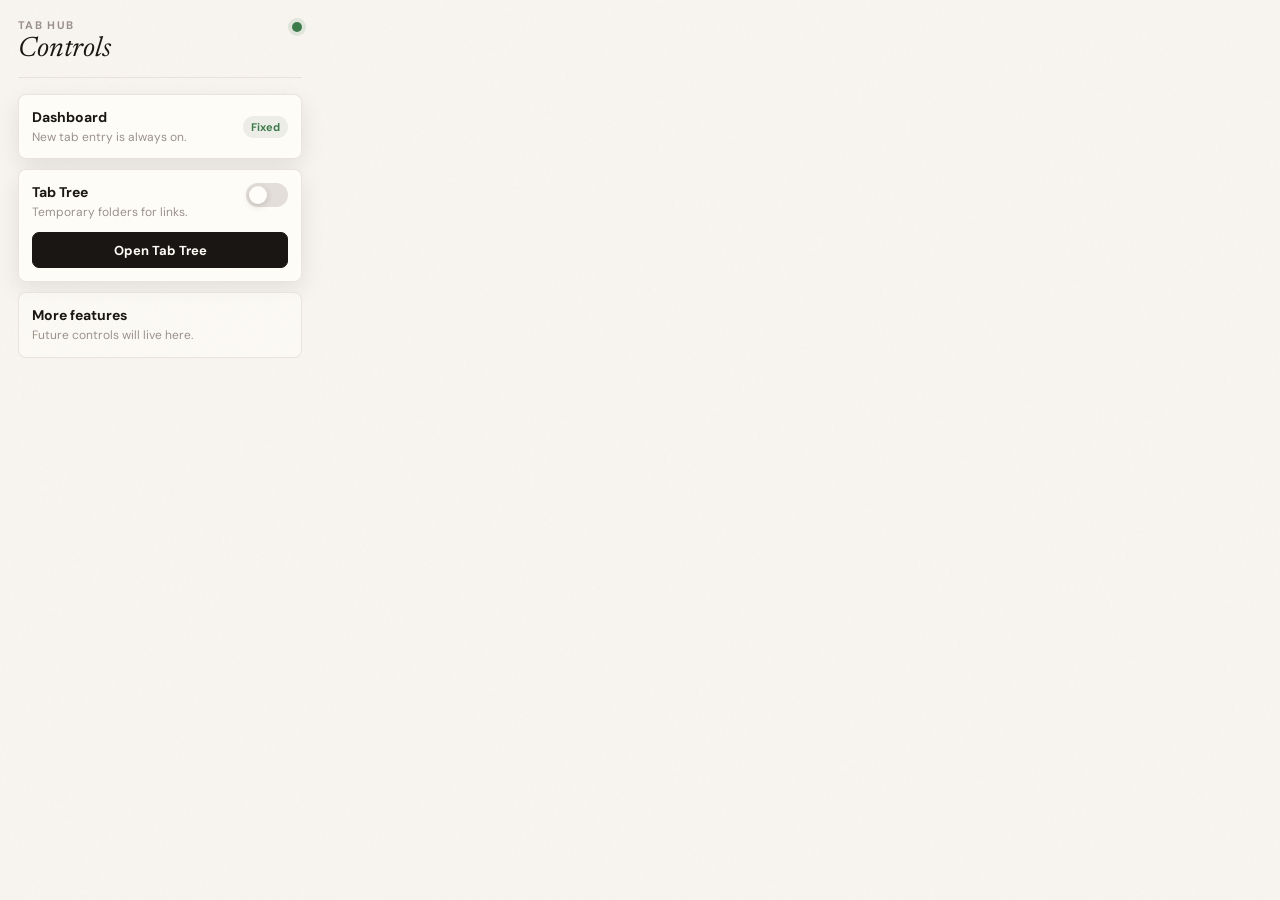
==== extension/popup.html @ 95269312 "add tab tree" ====
<!DOCTYPE html>
<html lang="en">

<head>
  <meta charset="UTF-8">
  <meta name="viewport" content="width=device-width, initial-scale=1.0">
  <title>Tab Hub Controls</title>
  <link rel="preconnect" href="https://fonts.googleapis.com">
  <link
    href="https://fonts.googleapis.com/css2?family=Newsreader:ital,opsz,wght@0,6..72,300;0,6..72,400;0,6..72,500;1,6..72,300;1,6..72,400&family=DM+Sans:wght@300;400;500;600;700&display=swap"
    rel="stylesheet">
  <link rel="stylesheet" href="popup.css">
</head>

<body>
  <main class="popup-shell">
    <header class="popup-header">
      <div>
        <div class="popup-kicker">Tab Hub</div>
        <h1>Controls</h1>
      </div>
      <div class="status-dot" id="statusDot" title="Ready"></div>
    </header>

    <section class="feature-card fixed">
      <div>
        <div class="feature-title">Dashboard</div>
        <div class="feature-subtitle">New tab entry is always on.</div>
      </div>
      <span class="feature-badge">Fixed</span>
    </section>

    <section class="feature-card">
      <div class="feature-row">
        <div>
          <div class="feature-title">Tab Tree</div>
          <div class="feature-subtitle">Temporary folders for links.</div>
        </div>
        <label class="switch" title="Toggle Tab Tree">
          <input type="checkbox" id="tabTreeToggle">
          <span></span>
        </label>
      </div>
      <button class="primary-action" type="button" id="openTabTreeButton">Open Tab Tree</button>
    </section>

    <section class="feature-card muted">
      <div class="feature-title">More features</div>
      <div class="feature-subtitle">Future controls will live here.</div>
    </section>

    <div class="popup-error" id="popupError" style="display:none"></div>
  </main>

  <script src="popup.js"></script>
</body>

</html>
---- extension/popup.css ----
:root {
  --ink: #1a1613;
  --paper: #f8f5f0;
  --warm-gray: #e8e2da;
  --muted: #9a918a;
  --accent-amber: #c8713a;
  --status-active: #3d7a4a;
  --card-bg: #fffdf9;
  --shadow: rgba(26, 22, 19, 0.09);
}

* {
  box-sizing: border-box;
}

body {
  width: 320px;
  min-height: 360px;
  margin: 0;
  background: var(--paper);
  color: var(--ink);
  font-family: 'DM Sans', -apple-system, BlinkMacSystemFont, 'Segoe UI', sans-serif;
  -webkit-font-smoothing: antialiased;
}

.popup-shell {
  position: relative;
  padding: 18px;
}

.popup-shell::before {
  content: '';
  position: fixed;
  inset: 0;
  pointer-events: none;
  background-image: url("data:image/svg+xml,%3Csvg viewBox='0 0 256 256' xmlns='http://www.w3.org/2000/svg'%3E%3Cfilter id='noise'%3E%3CfeTurbulence type='fractalNoise' baseFrequency='0.9' numOctaves='4' stitchTiles='stitch'/%3E%3C/filter%3E%3Crect width='100%25' height='100%25' filter='url(%23noise)' opacity='0.03'/%3E%3C/svg%3E");
}

.popup-header {
  position: relative;
  display: flex;
  align-items: flex-start;
  justify-content: space-between;
  gap: 12px;
  margin-bottom: 16px;
  padding-bottom: 14px;
  border-bottom: 1px solid var(--warm-gray);
}

.popup-kicker {
  margin-bottom: 3px;
  color: var(--muted);
  font-size: 11px;
  font-weight: 700;
  letter-spacing: 0.12em;
  text-transform: uppercase;
}

h1 {
  margin: 0;
  font-family: 'Newsreader', Georgia, serif;
  font-size: 28px;
  font-style: italic;
  font-weight: 400;
  line-height: 1;
}

.status-dot {
  width: 10px;
  height: 10px;
  margin-top: 4px;
  border-radius: 50%;
  background: var(--status-active);
  box-shadow: 0 0 0 4px rgba(61, 122, 74, 0.12);
}

.status-dot.off {
  background: var(--muted);
  box-shadow: 0 0 0 4px rgba(154, 145, 138, 0.14);
}

.feature-card {
  position: relative;
  margin-bottom: 10px;
  border: 1px solid rgba(232, 226, 218, 0.95);
  border-radius: 8px;
  background: rgba(255, 253, 249, 0.86);
  box-shadow: 0 8px 24px var(--shadow);
  padding: 13px;
}

.feature-card.fixed {
  display: flex;
  align-items: center;
  justify-content: space-between;
  gap: 12px;
}

.feature-card.muted {
  box-shadow: none;
  background: rgba(255, 253, 249, 0.52);
}

.feature-row {
  display: flex;
  align-items: flex-start;
  justify-content: space-between;
  gap: 12px;
  margin-bottom: 12px;
}

.feature-title {
  margin-bottom: 3px;
  font-size: 14px;
  font-weight: 700;
}

.feature-subtitle {
  color: var(--muted);
  font-size: 12px;
  line-height: 1.35;
}

.feature-badge {
  flex-shrink: 0;
  border-radius: 999px;
  background: rgba(90, 122, 98, 0.11);
  color: var(--status-active);
  font-size: 11px;
  font-weight: 700;
  padding: 4px 8px;
}

.switch {
  position: relative;
  flex-shrink: 0;
  display: inline-flex;
  width: 42px;
  height: 24px;
  cursor: pointer;
}

.switch input {
  position: absolute;
  opacity: 0;
  pointer-events: none;
}

.switch span {
  width: 100%;
  height: 100%;
  border-radius: 999px;
  background: rgba(154, 145, 138, 0.28);
}

.switch span::after {
  content: '';
  position: absolute;
  top: 3px;
  left: 3px;
  width: 18px;
  height: 18px;
  border-radius: 50%;
  background: var(--card-bg);
  box-shadow: 0 2px 7px rgba(26, 22, 19, 0.18);
}

body.popup-ready .switch span {
  transition: background 0.16s ease;
}

body.popup-ready .switch span::after {
  transition: transform 0.16s ease;
}

.switch input:checked + span {
  background: var(--accent-amber);
}

.switch input:checked + span::after {
  transform: translateX(18px);
}

.primary-action {
  width: 100%;
  min-height: 36px;
  border: 1px solid var(--ink);
  border-radius: 7px;
  background: var(--ink);
  color: var(--card-bg);
  cursor: pointer;
  font: inherit;
  font-size: 13px;
  font-weight: 700;
  padding: 8px 12px;
  transition: opacity 0.15s ease, transform 0.15s ease;
}

.primary-action:hover:not(:disabled) {
  transform: translateY(-1px);
}

.primary-action:disabled {
  cursor: default;
  opacity: 0.42;
}

.popup-error {
  margin-top: 12px;
  color: #b35a5a;
  font-size: 12px;
  line-height: 1.35;
}
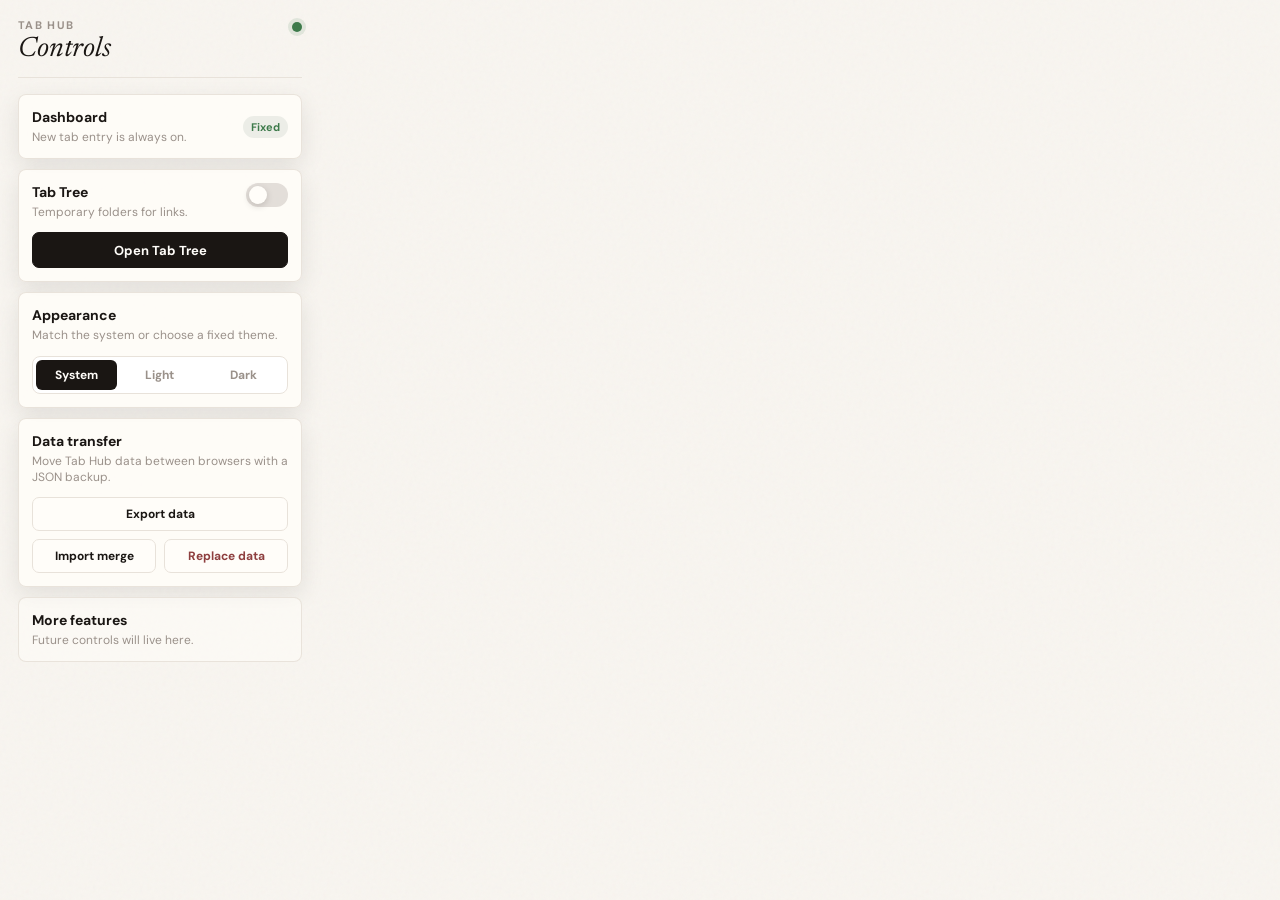
==== commit 74ce2cc2: "support dark theme" ====
--- a/extension/popup.html
+++ b/extension/popup.html
@@ -44,11 +44,33 @@
       <button class="primary-action" type="button" id="openTabTreeButton">Open Tab Tree</button>
     </section>
 
+    <section class="feature-card">
+      <div class="feature-title">Appearance</div>
+      <div class="feature-subtitle">Match the system or choose a fixed theme.</div>
+      <div class="segmented-control" aria-label="Theme">
+        <button class="segment active" type="button" data-theme-choice="system">System</button>
+        <button class="segment" type="button" data-theme-choice="light">Light</button>
+        <button class="segment" type="button" data-theme-choice="dark">Dark</button>
+      </div>
+    </section>
+
+    <section class="feature-card">
+      <div class="feature-title">Data transfer</div>
+      <div class="feature-subtitle">Move Tab Hub data between browsers with a JSON backup.</div>
+      <div class="transfer-actions">
+        <button class="secondary-action" type="button" id="exportDataButton">Export data</button>
+        <button class="secondary-action" type="button" data-import-mode="merge">Import merge</button>
+        <button class="secondary-action danger" type="button" data-import-mode="replace">Replace data</button>
+      </div>
+      <input type="file" id="importFileInput" accept="application/json,.json" hidden>
+    </section>
+
     <section class="feature-card muted">
       <div class="feature-title">More features</div>
       <div class="feature-subtitle">Future controls will live here.</div>
     </section>
 
+    <div class="popup-message" id="popupMessage" style="display:none"></div>
     <div class="popup-error" id="popupError" style="display:none"></div>
   </main>
 
--- a/extension/popup.css
+++ b/extension/popup.css
@@ -1,4 +1,5 @@
 :root {
+  color-scheme: light;
   --ink: #1a1613;
   --paper: #f8f5f0;
   --warm-gray: #e8e2da;
@@ -7,6 +8,40 @@
   --status-active: #3d7a4a;
   --card-bg: #fffdf9;
   --shadow: rgba(26, 22, 19, 0.09);
+  --texture-opacity: 1;
+  --surface-card: rgba(255, 253, 249, 0.86);
+  --surface-muted: rgba(255, 253, 249, 0.52);
+  --input-bg: #fff;
+  --switch-thumb: #fffdf9;
+  --hover-border: rgba(26, 22, 19, 0.32);
+  --soft-hover: rgba(154, 145, 138, 0.12);
+  --success-soft: rgba(61, 122, 74, 0.08);
+  --success-border: rgba(61, 122, 74, 0.22);
+  --danger: #8e3f3f;
+  --error: #b35a5a;
+}
+
+:root[data-resolved-theme="dark"] {
+  color-scheme: dark;
+  --ink: #f4eee6;
+  --paper: #12110f;
+  --warm-gray: #342f2a;
+  --muted: #a79b8f;
+  --accent-amber: #d58a52;
+  --status-active: #7fa184;
+  --card-bg: #1b1815;
+  --shadow: rgba(0, 0, 0, 0.36);
+  --texture-opacity: 0.68;
+  --surface-card: rgba(27, 24, 21, 0.88);
+  --surface-muted: rgba(27, 24, 21, 0.58);
+  --input-bg: #151310;
+  --switch-thumb: #f4eee6;
+  --hover-border: rgba(244, 238, 230, 0.24);
+  --soft-hover: rgba(167, 155, 143, 0.12);
+  --success-soft: rgba(127, 161, 132, 0.12);
+  --success-border: rgba(127, 161, 132, 0.26);
+  --danger: #cf7470;
+  --error: #cf7470;
 }
 
 * {
@@ -15,7 +50,7 @@
 
 body {
   width: 320px;
-  min-height: 360px;
+  min-height: 470px;
   margin: 0;
   background: var(--paper);
   color: var(--ink);
@@ -33,6 +68,7 @@
   position: fixed;
   inset: 0;
   pointer-events: none;
+  opacity: var(--texture-opacity);
   background-image: url("data:image/svg+xml,%3Csvg viewBox='0 0 256 256' xmlns='http://www.w3.org/2000/svg'%3E%3Cfilter id='noise'%3E%3CfeTurbulence type='fractalNoise' baseFrequency='0.9' numOctaves='4' stitchTiles='stitch'/%3E%3C/filter%3E%3Crect width='100%25' height='100%25' filter='url(%23noise)' opacity='0.03'/%3E%3C/svg%3E");
 }
 
@@ -84,7 +120,7 @@
   margin-bottom: 10px;
   border: 1px solid rgba(232, 226, 218, 0.95);
   border-radius: 8px;
-  background: rgba(255, 253, 249, 0.86);
+  background: var(--surface-card);
   box-shadow: 0 8px 24px var(--shadow);
   padding: 13px;
 }
@@ -98,7 +134,7 @@
 
 .feature-card.muted {
   box-shadow: none;
-  background: rgba(255, 253, 249, 0.52);
+  background: var(--surface-muted);
 }
 
 .feature-row {
@@ -161,7 +197,7 @@
   width: 18px;
   height: 18px;
   border-radius: 50%;
-  background: var(--card-bg);
+  background: var(--switch-thumb);
   box-shadow: 0 2px 7px rgba(26, 22, 19, 0.18);
 }
 
@@ -205,9 +241,88 @@
   opacity: 0.42;
 }
 
+.segmented-control {
+  display: grid;
+  grid-template-columns: repeat(3, 1fr);
+  gap: 3px;
+  margin-top: 12px;
+  padding: 3px;
+  border: 1px solid var(--warm-gray);
+  border-radius: 8px;
+  background: var(--input-bg);
+}
+
+.segment {
+  min-height: 30px;
+  border: none;
+  border-radius: 6px;
+  background: transparent;
+  color: var(--muted);
+  cursor: pointer;
+  font: inherit;
+  font-size: 12px;
+  font-weight: 700;
+  padding: 6px 7px;
+}
+
+.segment:hover {
+  background: var(--soft-hover);
+  color: var(--ink);
+}
+
+.segment.active {
+  background: var(--ink);
+  color: var(--card-bg);
+}
+
+.transfer-actions {
+  display: grid;
+  grid-template-columns: 1fr 1fr;
+  gap: 8px;
+  margin-top: 12px;
+}
+
+.transfer-actions .secondary-action:first-child {
+  grid-column: 1 / -1;
+}
+
+.secondary-action {
+  min-height: 34px;
+  border: 1px solid var(--warm-gray);
+  border-radius: 7px;
+  background: var(--card-bg);
+  color: var(--ink);
+  cursor: pointer;
+  font: inherit;
+  font-size: 12px;
+  font-weight: 700;
+  padding: 7px 10px;
+  transition: border-color 0.15s ease, transform 0.15s ease;
+}
+
+.secondary-action:hover {
+  border-color: var(--hover-border);
+  transform: translateY(-1px);
+}
+
+.secondary-action.danger {
+  color: var(--danger);
+}
+
+.popup-message {
+  margin-top: 12px;
+  border: 1px solid var(--success-border);
+  border-radius: 7px;
+  background: var(--success-soft);
+  color: var(--status-active);
+  font-size: 12px;
+  line-height: 1.35;
+  padding: 9px 10px;
+}
+
 .popup-error {
   margin-top: 12px;
-  color: #b35a5a;
+  color: var(--error);
   font-size: 12px;
   line-height: 1.35;
 }
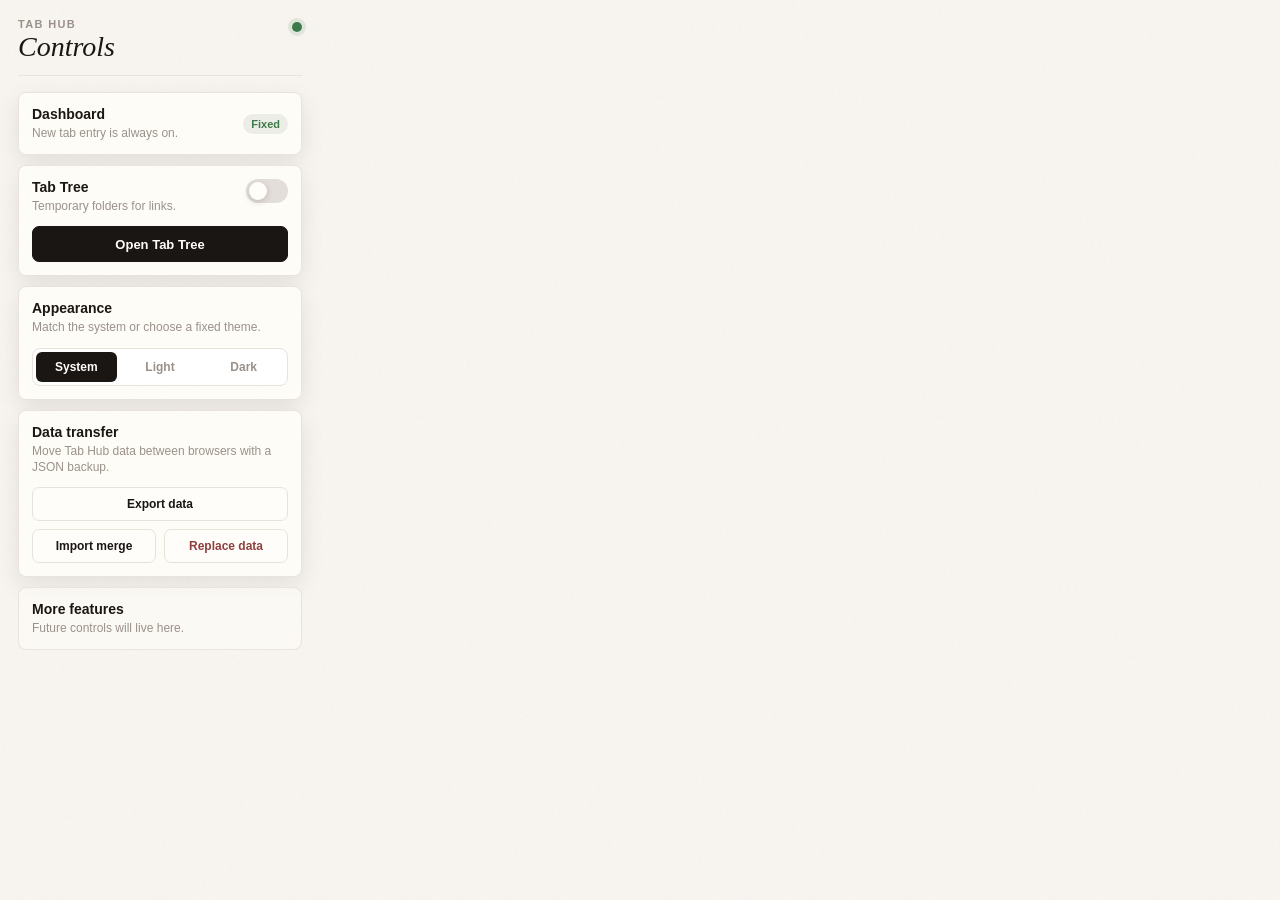
==== commit 1475dbe5: "update icon" ====
--- a/extension/popup.html
+++ b/extension/popup.html
@@ -5,10 +5,6 @@
   <meta charset="UTF-8">
   <meta name="viewport" content="width=device-width, initial-scale=1.0">
   <title>Tab Hub Controls</title>
-  <link rel="preconnect" href="https://fonts.googleapis.com">
-  <link
-    href="https://fonts.googleapis.com/css2?family=Newsreader:ital,opsz,wght@0,6..72,300;0,6..72,400;0,6..72,500;1,6..72,300;1,6..72,400&family=DM+Sans:wght@300;400;500;600;700&display=swap"
-    rel="stylesheet">
   <link rel="stylesheet" href="popup.css">
 </head>
 
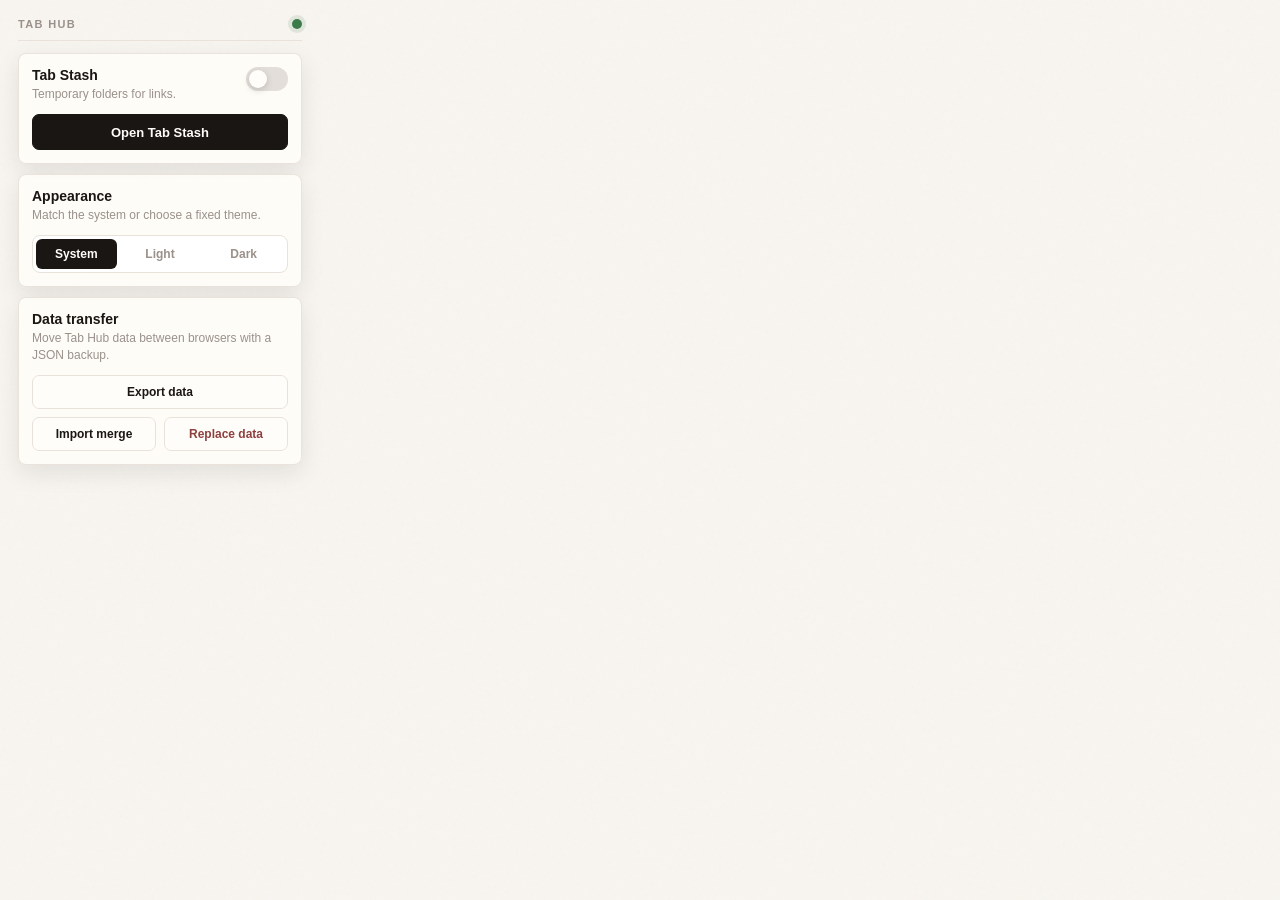
==== commit 7cc23c2e: "update ui" ====
--- a/extension/popup.html
+++ b/extension/popup.html
@@ -4,40 +4,29 @@
 <head>
   <meta charset="UTF-8">
   <meta name="viewport" content="width=device-width, initial-scale=1.0">
-  <title>Tab Hub Controls</title>
+  <title>Tab Hub</title>
   <link rel="stylesheet" href="popup.css">
 </head>
 
 <body>
   <main class="popup-shell">
     <header class="popup-header">
-      <div>
-        <div class="popup-kicker">Tab Hub</div>
-        <h1>Controls</h1>
-      </div>
+      <div class="popup-kicker">Tab Hub</div>
       <div class="status-dot" id="statusDot" title="Ready"></div>
     </header>
-
-    <section class="feature-card fixed">
-      <div>
-        <div class="feature-title">Dashboard</div>
-        <div class="feature-subtitle">New tab entry is always on.</div>
-      </div>
-      <span class="feature-badge">Fixed</span>
-    </section>
 
     <section class="feature-card">
       <div class="feature-row">
         <div>
-          <div class="feature-title">Tab Tree</div>
+          <div class="feature-title">Tab Stash</div>
           <div class="feature-subtitle">Temporary folders for links.</div>
         </div>
-        <label class="switch" title="Toggle Tab Tree">
+        <label class="switch" title="Toggle Tab Stash">
           <input type="checkbox" id="tabTreeToggle">
           <span></span>
         </label>
       </div>
-      <button class="primary-action" type="button" id="openTabTreeButton">Open Tab Tree</button>
+      <button class="primary-action" type="button" id="openTabTreeButton">Open Tab Stash</button>
     </section>
 
     <section class="feature-card">
@@ -61,11 +50,6 @@
       <input type="file" id="importFileInput" accept="application/json,.json" hidden>
     </section>
 
-    <section class="feature-card muted">
-      <div class="feature-title">More features</div>
-      <div class="feature-subtitle">Future controls will live here.</div>
-    </section>
-
     <div class="popup-message" id="popupMessage" style="display:none"></div>
     <div class="popup-error" id="popupError" style="display:none"></div>
   </main>
--- a/extension/popup.css
+++ b/extension/popup.css
@@ -24,7 +24,7 @@
 :root[data-resolved-theme="dark"] {
   color-scheme: dark;
   --ink: #f4eee6;
-  --paper: #12110f;
+  --paper: #101110;
   --warm-gray: #342f2a;
   --muted: #a79b8f;
   --accent-amber: #d58a52;
@@ -50,7 +50,7 @@
 
 body {
   width: 320px;
-  min-height: 470px;
+  min-height: 0;
   margin: 0;
   background: var(--paper);
   color: var(--ink);
@@ -75,36 +75,25 @@
 .popup-header {
   position: relative;
   display: flex;
-  align-items: flex-start;
+  align-items: center;
   justify-content: space-between;
   gap: 12px;
-  margin-bottom: 16px;
-  padding-bottom: 14px;
+  margin-bottom: 12px;
+  padding-bottom: 10px;
   border-bottom: 1px solid var(--warm-gray);
 }
 
 .popup-kicker {
-  margin-bottom: 3px;
   color: var(--muted);
   font-size: 11px;
   font-weight: 700;
   letter-spacing: 0.12em;
   text-transform: uppercase;
-}
-
-h1 {
-  margin: 0;
-  font-family: 'Newsreader', Georgia, serif;
-  font-size: 28px;
-  font-style: italic;
-  font-weight: 400;
-  line-height: 1;
 }
 
 .status-dot {
   width: 10px;
   height: 10px;
-  margin-top: 4px;
   border-radius: 50%;
   background: var(--status-active);
   box-shadow: 0 0 0 4px rgba(61, 122, 74, 0.12);
@@ -125,18 +114,6 @@
   padding: 13px;
 }
 
-.feature-card.fixed {
-  display: flex;
-  align-items: center;
-  justify-content: space-between;
-  gap: 12px;
-}
-
-.feature-card.muted {
-  box-shadow: none;
-  background: var(--surface-muted);
-}
-
 .feature-row {
   display: flex;
   align-items: flex-start;
@@ -155,16 +132,6 @@
   color: var(--muted);
   font-size: 12px;
   line-height: 1.35;
-}
-
-.feature-badge {
-  flex-shrink: 0;
-  border-radius: 999px;
-  background: rgba(90, 122, 98, 0.11);
-  color: var(--status-active);
-  font-size: 11px;
-  font-weight: 700;
-  padding: 4px 8px;
 }
 
 .switch {
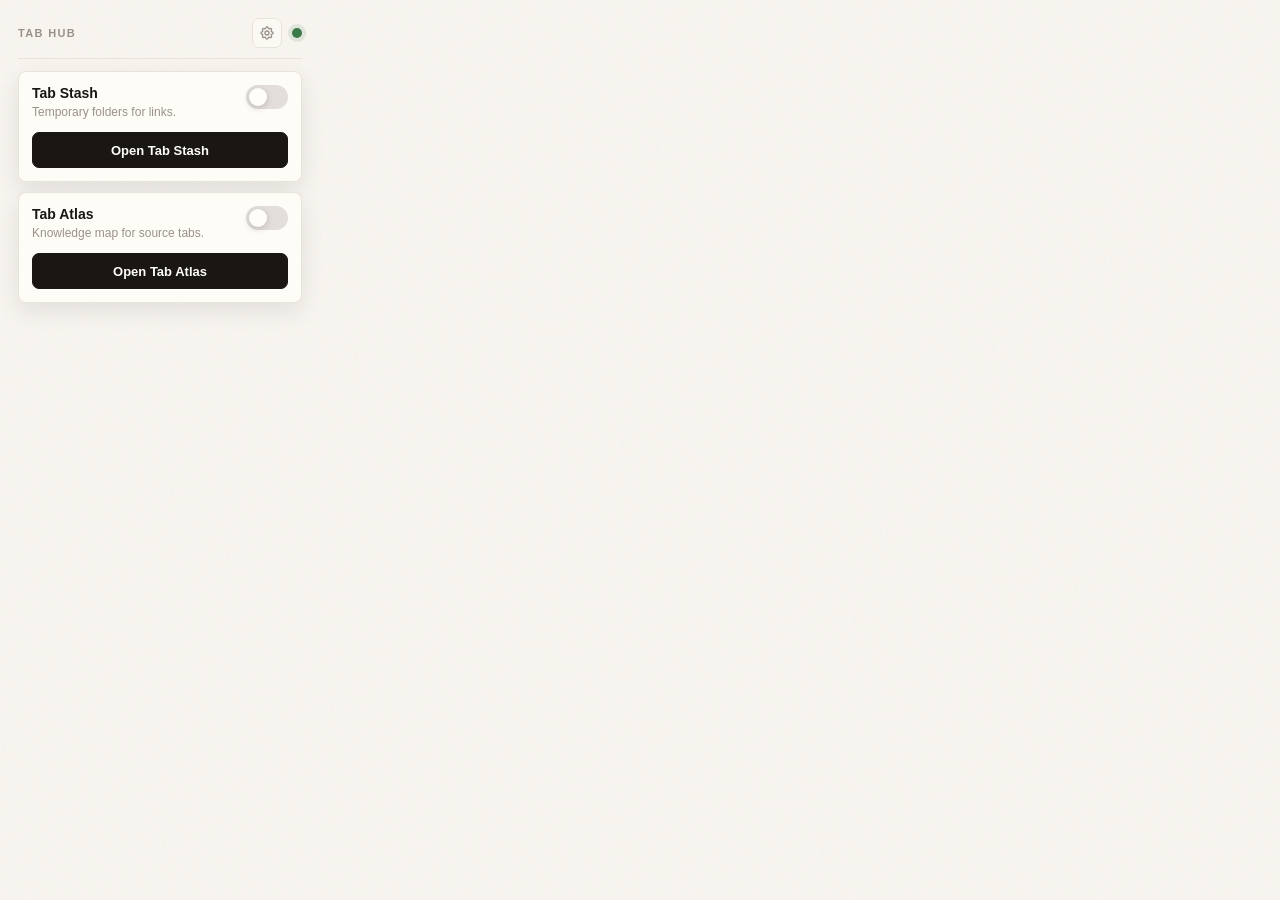
==== commit 7baa0ef0: "support tab transfer" ====
--- a/extension/popup.html
+++ b/extension/popup.html
@@ -12,7 +12,17 @@
   <main class="popup-shell">
     <header class="popup-header">
       <div class="popup-kicker">Tab Hub</div>
-      <div class="status-dot" id="statusDot" title="Ready"></div>
+      <div class="header-actions">
+        <button class="icon-action" type="button" id="openSettingsButton" aria-label="Settings" title="Settings">
+          <svg xmlns="http://www.w3.org/2000/svg" fill="none" viewBox="0 0 24 24" stroke-width="2"
+            stroke="currentColor" aria-hidden="true">
+            <path stroke-linecap="round" stroke-linejoin="round"
+              d="M10.325 4.317c.426-1.756 2.924-1.756 3.35 0a1.724 1.724 0 0 0 2.573 1.066c1.543-.94 3.31.826 2.37 2.37a1.724 1.724 0 0 0 1.065 2.572c1.756.426 1.756 2.924 0 3.35a1.724 1.724 0 0 0-1.066 2.573c.94 1.543-.826 3.31-2.37 2.37a1.724 1.724 0 0 0-2.572 1.065c-.426 1.756-2.924 1.756-3.35 0a1.724 1.724 0 0 0-2.573-1.066c-1.543.94-3.31-.826-2.37-2.37a1.724 1.724 0 0 0-1.065-2.572c-1.756-.426-1.756-2.924 0-3.35a1.724 1.724 0 0 0 1.066-2.573c-.94-1.543.826-3.31 2.37-2.37.996.607 2.296.07 2.572-1.065Z" />
+            <path stroke-linecap="round" stroke-linejoin="round" d="M15 12a3 3 0 1 1-6 0 3 3 0 0 1 6 0Z" />
+          </svg>
+        </button>
+        <div class="status-dot" id="statusDot" title="Ready"></div>
+      </div>
     </header>
 
     <section class="feature-card">
@@ -30,24 +40,17 @@
     </section>
 
     <section class="feature-card">
-      <div class="feature-title">Appearance</div>
-      <div class="feature-subtitle">Match the system or choose a fixed theme.</div>
-      <div class="segmented-control" aria-label="Theme">
-        <button class="segment active" type="button" data-theme-choice="system">System</button>
-        <button class="segment" type="button" data-theme-choice="light">Light</button>
-        <button class="segment" type="button" data-theme-choice="dark">Dark</button>
+      <div class="feature-row">
+        <div>
+          <div class="feature-title">Tab Atlas</div>
+          <div class="feature-subtitle">Knowledge map for source tabs.</div>
+        </div>
+        <label class="switch" title="Toggle Tab Atlas">
+          <input type="checkbox" id="tabAtlasToggle">
+          <span></span>
+        </label>
       </div>
-    </section>
-
-    <section class="feature-card">
-      <div class="feature-title">Data transfer</div>
-      <div class="feature-subtitle">Move Tab Hub data between browsers with a JSON backup.</div>
-      <div class="transfer-actions">
-        <button class="secondary-action" type="button" id="exportDataButton">Export data</button>
-        <button class="secondary-action" type="button" data-import-mode="merge">Import merge</button>
-        <button class="secondary-action danger" type="button" data-import-mode="replace">Replace data</button>
-      </div>
-      <input type="file" id="importFileInput" accept="application/json,.json" hidden>
+      <button class="primary-action" type="button" id="openTabAtlasButton">Open Tab Atlas</button>
     </section>
 
     <div class="popup-message" id="popupMessage" style="display:none"></div>
--- a/extension/popup.css
+++ b/extension/popup.css
@@ -104,6 +104,37 @@
   box-shadow: 0 0 0 4px rgba(154, 145, 138, 0.14);
 }
 
+.header-actions {
+  display: inline-flex;
+  align-items: center;
+  gap: 10px;
+}
+
+.icon-action {
+  display: inline-flex;
+  align-items: center;
+  justify-content: center;
+  width: 30px;
+  height: 30px;
+  border: 1px solid var(--warm-gray);
+  border-radius: 7px;
+  background: var(--surface-muted);
+  color: var(--muted);
+  cursor: pointer;
+  transition: border-color 0.15s ease, color 0.15s ease, transform 0.15s ease;
+}
+
+.icon-action svg {
+  width: 16px;
+  height: 16px;
+}
+
+.icon-action:hover {
+  border-color: var(--hover-border);
+  color: var(--ink);
+  transform: translateY(-1px);
+}
+
 .feature-card {
   position: relative;
   margin-bottom: 10px;
@@ -249,8 +280,12 @@
   margin-top: 12px;
 }
 
-.transfer-actions .secondary-action:first-child {
+.transfer-actions.backup-actions .secondary-action:first-child {
   grid-column: 1 / -1;
+}
+
+.transfer-actions.session-actions {
+  margin-top: 8px;
 }
 
 .secondary-action {
